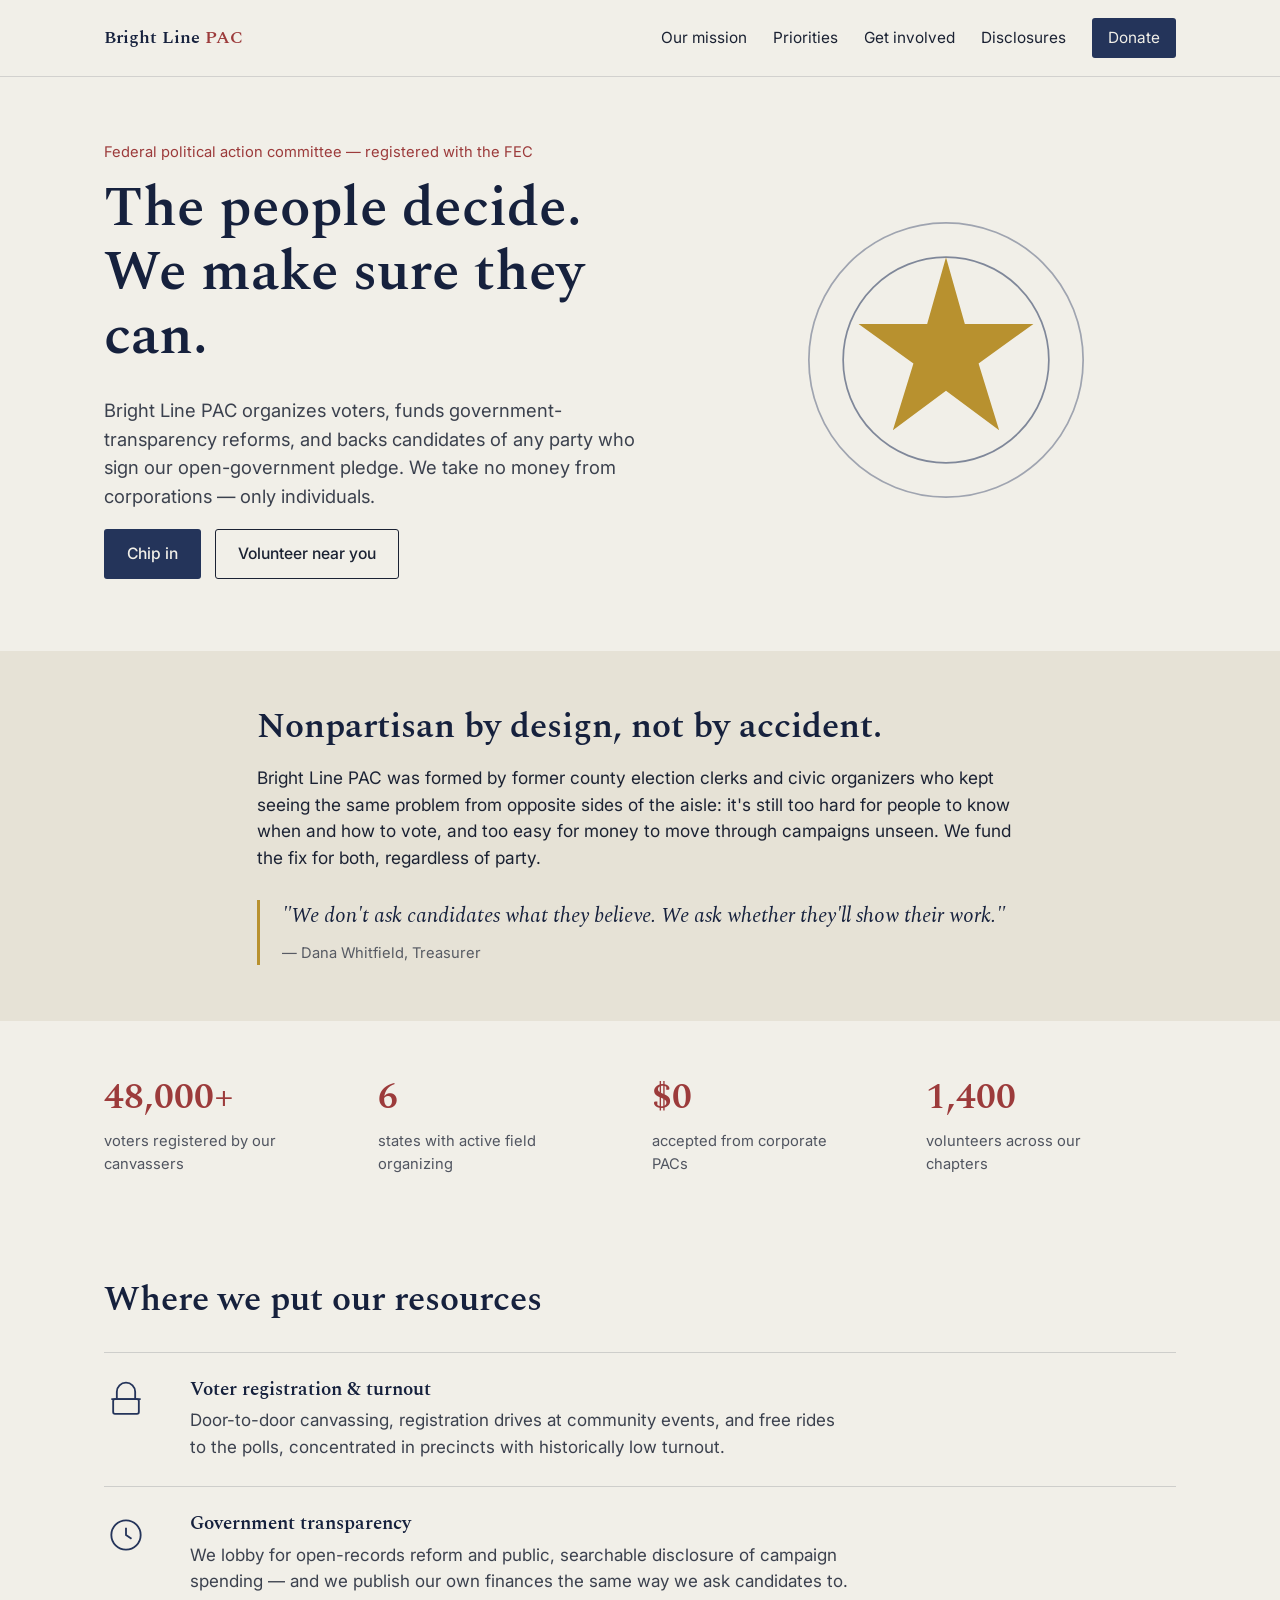
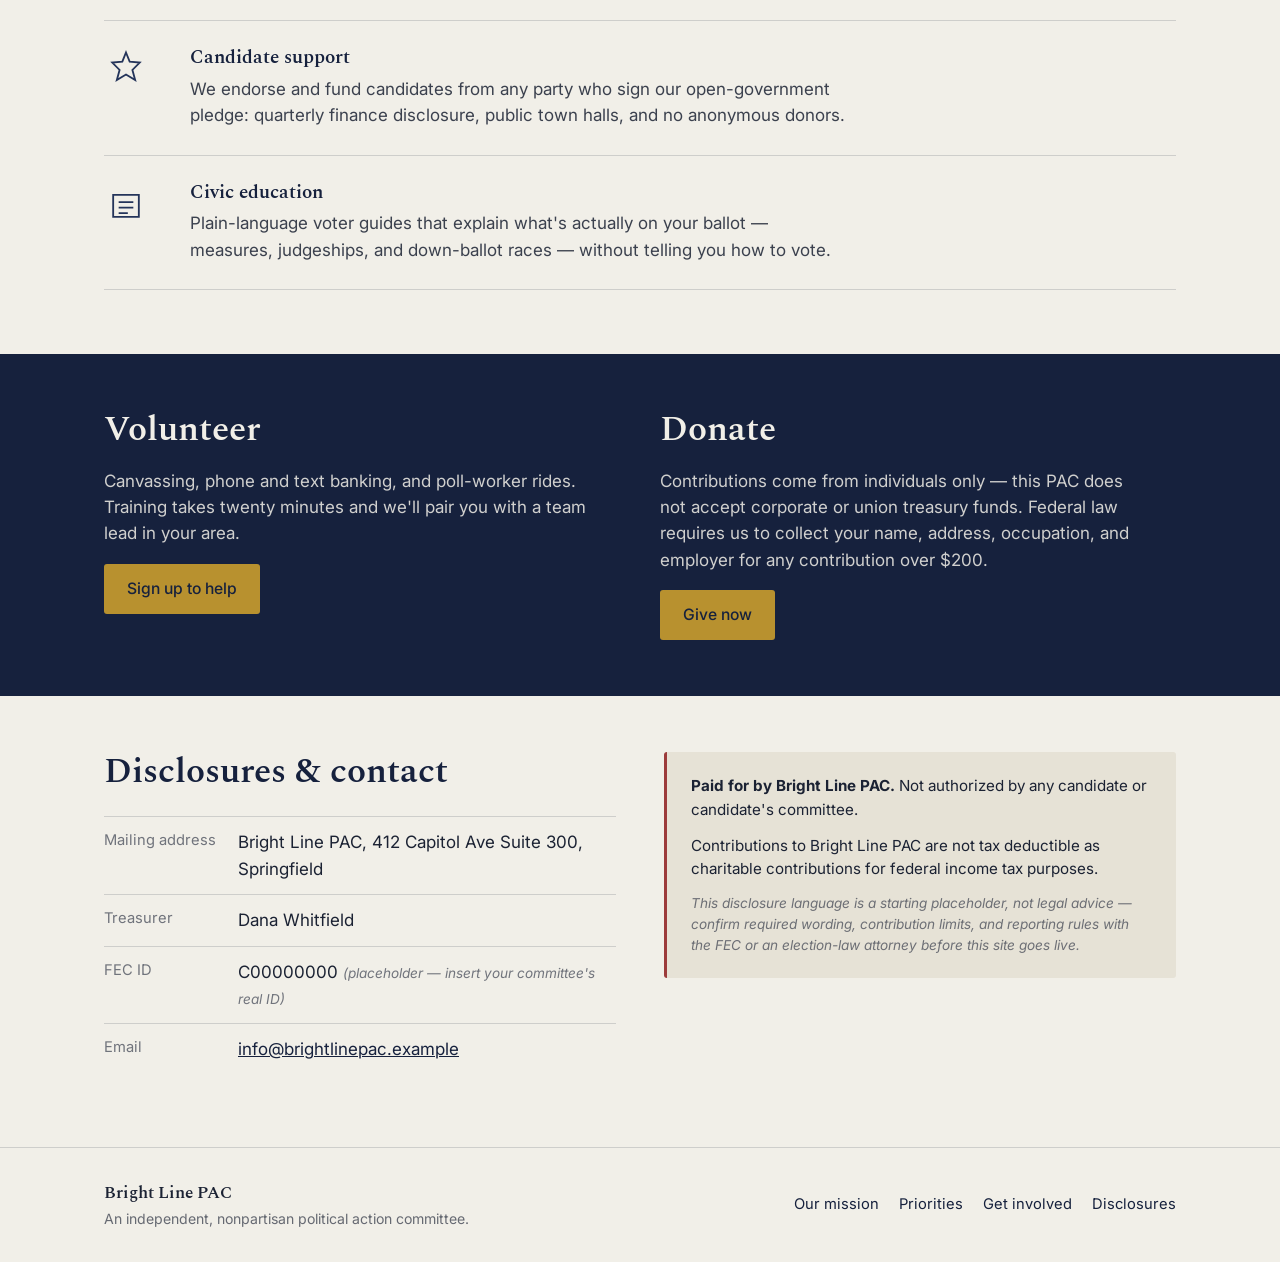
==== index.html @ df903590 "Add files via upload" ====
<!DOCTYPE html>
<html lang="en">
<head>
<meta charset="UTF-8">
<meta name="viewport" content="width=device-width, initial-scale=1.0">
<title>Bright Line PAC</title>
<meta name="description" content="Bright Line PAC — an independent political action committee organizing voters and funding transparency reform, nationwide.">
<link rel="preconnect" href="https://fonts.googleapis.com">
<link rel="preconnect" href="https://fonts.gstatic.com" crossorigin>
<link href="https://fonts.googleapis.com/css2?family=Spectral:wght@500;600;700&family=Inter:wght@400;500;600&display=swap" rel="stylesheet">
<link rel="stylesheet" href="styles.css">
</head>
<body>

<a class="skip-link" href="#main">Skip to content</a>

<header class="site-header">
  <div class="wrap header-inner">
    <a class="wordmark" href="#top">Bright Line <span>PAC</span></a>
    <button class="nav-toggle" id="navToggle" aria-expanded="false" aria-controls="primaryNav">
      <span></span><span></span><span></span>
      <span class="visually-hidden">Menu</span>
    </button>
    <nav class="primary-nav" id="primaryNav">
      <a href="#mission">Our mission</a>
      <a href="#priorities">Priorities</a>
      <a href="#involved">Get involved</a>
      <a href="#compliance">Disclosures</a>
      <a class="nav-cta" href="#donate">Donate</a>
    </nav>
  </div>
</header>

<main id="main">

  <section class="hero" id="top">
    <div class="wrap hero-inner">
      <div class="hero-copy">
        <p class="kicker">Federal political action committee — registered with the FEC</p>
        <h1>The people decide. We make sure they can.</h1>
        <p class="hero-lede">Bright Line PAC organizes voters, funds government-transparency reforms, and backs candidates of any party who sign our open-government pledge. We take no money from corporations — only individuals.</p>
        <div class="hero-actions">
          <a class="btn btn-primary" href="#donate">Chip in</a>
          <a class="btn btn-ghost" href="#involved">Volunteer near you</a>
        </div>
      </div>
      <div class="hero-art" aria-hidden="true">
        <svg viewBox="0 0 420 420" xmlns="http://www.w3.org/2000/svg">
          <circle cx="210" cy="210" r="160" fill="none" stroke="var(--navy)" stroke-width="2" opacity="0.4"/>
          <circle cx="210" cy="210" r="120" fill="none" stroke="var(--navy)" stroke-width="2" opacity="0.55"/>
          <path d="M210 90 L232 168 L312 168 L248 214 L272 292 L210 246 L148 292 L172 214 L108 168 L188 168 Z" fill="var(--brass)"/>
        </svg>
      </div>
    </div>
  </section>

  <section class="about" id="mission">
    <div class="wrap about-inner">
      <h2>Nonpartisan by design, not by accident.</h2>
      <p class="lede">Bright Line PAC was formed by former county election clerks and civic organizers who kept seeing the same problem from opposite sides of the aisle: it's still too hard for people to know when and how to vote, and too easy for money to move through campaigns unseen. We fund the fix for both, regardless of party.</p>
      <blockquote>
        "We don't ask candidates what they believe. We ask whether they'll show their work."
        <cite>— Dana Whitfield, Treasurer</cite>
      </blockquote>
    </div>
  </section>

  <section class="stats">
    <div class="wrap stats-grid">
      <div class="stat">
        <span class="stat-num">48,000+</span>
        <span class="stat-label">voters registered by our canvassers</span>
      </div>
      <div class="stat">
        <span class="stat-num">6</span>
        <span class="stat-label">states with active field organizing</span>
      </div>
      <div class="stat">
        <span class="stat-num">$0</span>
        <span class="stat-label">accepted from corporate PACs</span>
      </div>
      <div class="stat">
        <span class="stat-num">1,400</span>
        <span class="stat-label">volunteers across our chapters</span>
      </div>
    </div>
  </section>

  <section class="programs" id="priorities">
    <div class="wrap">
      <h2>Where we put our resources</h2>
      <ul class="program-list">
        <li class="program">
          <div class="program-mark" aria-hidden="true">
            <svg viewBox="0 0 48 48"><path d="M8 22h32M14 22V14a10 10 0 0 1 20 0v8" fill="none" stroke="currentColor" stroke-width="2"/><rect x="10" y="22" width="28" height="16" rx="2" fill="none" stroke="currentColor" stroke-width="2"/></svg>
          </div>
          <div class="program-copy">
            <h3>Voter registration &amp; turnout</h3>
            <p>Door-to-door canvassing, registration drives at community events, and free rides to the polls, concentrated in precincts with historically low turnout.</p>
          </div>
        </li>
        <li class="program">
          <div class="program-mark" aria-hidden="true">
            <svg viewBox="0 0 48 48"><circle cx="24" cy="24" r="16" fill="none" stroke="currentColor" stroke-width="2"/><path d="M24 16v8l6 4" fill="none" stroke="currentColor" stroke-width="2"/></svg>
          </div>
          <div class="program-copy">
            <h3>Government transparency</h3>
            <p>We lobby for open-records reform and public, searchable disclosure of campaign spending — and we publish our own finances the same way we ask candidates to.</p>
          </div>
        </li>
        <li class="program">
          <div class="program-mark" aria-hidden="true">
            <svg viewBox="0 0 48 48"><path d="M24 6l4 10 11 1-8 8 3 11-10-6-10 6 3-11-8-8 11-1z" fill="none" stroke="currentColor" stroke-width="2"/></svg>
          </div>
          <div class="program-copy">
            <h3>Candidate support</h3>
            <p>We endorse and fund candidates from any party who sign our open-government pledge: quarterly finance disclosure, public town halls, and no anonymous donors.</p>
          </div>
        </li>
        <li class="program">
          <div class="program-mark" aria-hidden="true">
            <svg viewBox="0 0 48 48"><path d="M10 14h28v24H10z" fill="none" stroke="currentColor" stroke-width="2"/><path d="M16 22h16M16 28h16M16 34h10" stroke="currentColor" stroke-width="2"/></svg>
          </div>
          <div class="program-copy">
            <h3>Civic education</h3>
            <p>Plain-language voter guides that explain what's actually on your ballot — measures, judgeships, and down-ballot races — without telling you how to vote.</p>
          </div>
        </li>
      </ul>
    </div>
  </section>

  <section class="involved" id="involved">
    <div class="wrap involved-grid">
      <div class="involved-card">
        <h2>Volunteer</h2>
        <p>Canvassing, phone and text banking, and poll-worker rides. Training takes twenty minutes and we'll pair you with a team lead in your area.</p>
        <a class="btn btn-primary" href="mailto:volunteer@brightlinepac.example">Sign up to help</a>
      </div>
      <div class="involved-card" id="donate">
        <h2>Donate</h2>
        <p>Contributions come from individuals only — this PAC does not accept corporate or union treasury funds. Federal law requires us to collect your name, address, occupation, and employer for any contribution over $200.</p>
        <a class="btn btn-primary" href="#compliance">Give now</a>
      </div>
    </div>
  </section>

  <section class="visit" id="compliance">
    <div class="wrap visit-inner">
      <div>
        <h2>Disclosures &amp; contact</h2>
        <dl class="visit-details">
          <div>
            <dt>Mailing address</dt>
            <dd>Bright Line PAC, 412 Capitol Ave Suite 300, Springfield</dd>
          </div>
          <div>
            <dt>Treasurer</dt>
            <dd>Dana Whitfield</dd>
          </div>
          <div>
            <dt>FEC ID</dt>
            <dd>C00000000 <span class="placeholder-note">(placeholder — insert your committee's real ID)</span></dd>
          </div>
          <div>
            <dt>Email</dt>
            <dd><a href="mailto:info@brightlinepac.example">info@brightlinepac.example</a></dd>
          </div>
        </dl>
      </div>
      <div class="compliance-box">
        <p><strong>Paid for by Bright Line PAC.</strong> Not authorized by any candidate or candidate's committee.</p>
        <p>Contributions to Bright Line PAC are not tax deductible as charitable contributions for federal income tax purposes.</p>
        <p class="placeholder-note">This disclosure language is a starting placeholder, not legal advice — confirm required wording, contribution limits, and reporting rules with the FEC or an election-law attorney before this site goes live.</p>
      </div>
    </div>
  </section>

</main>

<footer class="site-footer">
  <div class="wrap footer-inner">
    <div>
      <p class="footer-name">Bright Line PAC</p>
      <p class="footer-tag">An independent, nonpartisan political action committee.</p>
    </div>
    <nav class="footer-nav">
      <a href="#mission">Our mission</a>
      <a href="#priorities">Priorities</a>
      <a href="#involved">Get involved</a>
      <a href="#compliance">Disclosures</a>
    </nav>
  </div>
</footer>

<script src="script.js"></script>
</body>
</html>
---- styles.css ----
/* ---------------------------------------------------
   Bright Line PAC — stylesheet
   Palette, type, and layout tokens are all defined
   below in :root — change these to re-theme the site.
--------------------------------------------------- */

:root{
  --paper: #F1EFE8;
  --paper-shade: #E6E2D6;
  --ink: #1B2233;
  --navy: #24345A;
  --navy-dark: #16213D;
  --crimson: #9C3B3B;
  --brass: #B8912F;

  --font-display: "Spectral", Georgia, serif;
  --font-body: "Inter", -apple-system, BlinkMacSystemFont, sans-serif;

  --wrap: 1120px;
}

*{ box-sizing: border-box; }
html{ scroll-behavior: smooth; }
@media (prefers-reduced-motion: reduce){
  html{ scroll-behavior: auto; }
  *{ animation-duration: 0.001ms !important; transition-duration: 0.001ms !important; }
}

body{
  margin: 0;
  background: var(--paper);
  color: var(--ink);
  font-family: var(--font-body);
  font-size: 17px;
  line-height: 1.55;
}

h1, h2, h3{
  font-family: var(--font-display);
  font-weight: 600;
  line-height: 1.14;
  margin: 0 0 0.5em;
  color: var(--navy-dark);
}

h1{ font-size: clamp(2.4rem, 5vw, 3.5rem); }
h2{ font-size: clamp(1.7rem, 3vw, 2.2rem); }
h3{ font-size: 1.2rem; margin-bottom: 0.35em; }

p{ margin: 0 0 1em; }
a{ color: var(--navy-dark); }

.wrap{
  max-width: var(--wrap);
  margin: 0 auto;
  padding: 0 24px;
}

.visually-hidden{
  position: absolute;
  width: 1px; height: 1px;
  overflow: hidden;
  clip: rect(0 0 0 0);
}

.skip-link{
  position: absolute;
  left: -999px;
  top: 0;
  background: var(--navy-dark);
  color: var(--paper);
  padding: 10px 16px;
  z-index: 100;
}
.skip-link:focus{ left: 12px; top: 12px; }

a:focus-visible,
button:focus-visible{
  outline: 3px solid var(--brass);
  outline-offset: 2px;
}

/* ---------- header ---------- */

.site-header{
  border-bottom: 1px solid rgba(27,34,51,0.14);
  background: var(--paper);
  position: sticky;
  top: 0;
  z-index: 20;
}

.header-inner{
  display: flex;
  align-items: center;
  justify-content: space-between;
  padding-top: 18px;
  padding-bottom: 18px;
}

.wordmark{
  font-family: var(--font-display);
  font-weight: 600;
  font-size: 1.15rem;
  text-decoration: none;
  color: var(--navy-dark);
}
.wordmark span{ color: var(--crimson); }

.primary-nav{
  display: flex;
  align-items: center;
  gap: 26px;
}

.primary-nav a{
  text-decoration: none;
  font-size: 0.96rem;
  color: var(--ink);
}
.primary-nav a:hover{ color: var(--navy-dark); }

.nav-cta{
  background: var(--navy);
  color: var(--paper) !important;
  padding: 8px 16px;
  border-radius: 3px;
}
.nav-cta:hover{ background: var(--navy-dark); }

.nav-toggle{
  display: none;
  flex-direction: column;
  gap: 5px;
  background: none;
  border: none;
  padding: 8px;
  cursor: pointer;
}
.nav-toggle span{
  width: 22px;
  height: 2px;
  background: var(--ink);
  display: block;
}

/* ---------- hero ---------- */

.hero{ padding: 64px 0 72px; }

.hero-inner{
  display: grid;
  grid-template-columns: 1.1fr 0.9fr;
  gap: 48px;
  align-items: center;
}

.kicker{
  font-size: 0.92rem;
  color: var(--crimson);
  margin-bottom: 0.9em;
}

.hero-lede{
  font-size: 1.15rem;
  max-width: 48ch;
  color: rgba(27,34,51,0.85);
}

.hero-actions{
  display: flex;
  gap: 14px;
  flex-wrap: wrap;
  margin-top: 8px;
}

.btn{
  display: inline-block;
  text-decoration: none;
  font-family: var(--font-body);
  font-weight: 500;
  font-size: 0.98rem;
  padding: 12px 22px;
  border-radius: 3px;
  border: 1.5px solid transparent;
  transition: background-color 0.15s ease, color 0.15s ease, border-color 0.15s ease;
}

.btn-primary{
  background: var(--navy);
  color: var(--paper);
}
.btn-primary:hover{ background: var(--navy-dark); }

.btn-ghost{
  border-color: var(--ink);
  color: var(--ink);
}
.btn-ghost:hover{ background: var(--ink); color: var(--paper); }

.hero-art svg{ width: 100%; height: auto; max-width: 360px; display: block; margin: 0 auto; }

/* ---------- about ---------- */

.about{ padding: 56px 0; background: var(--paper-shade); }

.about-inner{ max-width: 74ch; }

.about .lede{ font-size: 1.08rem; }

blockquote{
  margin: 28px 0 0;
  padding-left: 22px;
  border-left: 3px solid var(--brass);
  font-family: var(--font-display);
  font-size: 1.3rem;
  font-style: italic;
  color: var(--navy-dark);
}
blockquote cite{
  display: block;
  margin-top: 10px;
  font-family: var(--font-body);
  font-style: normal;
  font-size: 0.92rem;
  color: rgba(27,34,51,0.7);
}

/* ---------- stats ---------- */

.stats{ padding: 48px 0; }

.stats-grid{
  display: grid;
  grid-template-columns: repeat(4, 1fr);
  gap: 24px;
}

.stat{ display: flex; flex-direction: column; gap: 4px; }

.stat-num{
  font-family: var(--font-display);
  font-size: 2.3rem;
  color: var(--crimson);
  font-weight: 600;
}

.stat-label{
  font-size: 0.92rem;
  color: rgba(27,34,51,0.75);
  max-width: 20ch;
}

/* ---------- priorities ---------- */

.programs{ padding: 56px 0 64px; }

.program-list{
  list-style: none;
  margin: 32px 0 0;
  padding: 0;
  display: grid;
  gap: 0;
}

.program{
  display: grid;
  grid-template-columns: 64px 1fr;
  gap: 22px;
  padding: 26px 0;
  border-top: 1px solid rgba(27,34,51,0.16);
}
.program:last-child{ border-bottom: 1px solid rgba(27,34,51,0.16); }

.program-mark{ color: var(--navy); }
.program-mark svg{ width: 44px; height: 44px; }

.program-copy p{ margin-bottom: 0; max-width: 60ch; color: rgba(27,34,51,0.85); }

/* ---------- get involved ---------- */

.involved{ padding: 56px 0; background: var(--navy-dark); color: var(--paper); }

.involved h2{ color: var(--paper); }

.involved-grid{
  display: grid;
  grid-template-columns: 1fr 1fr;
  gap: 40px;
}

.involved-card p{ color: rgba(241,239,232,0.85); max-width: 44ch; }

.involved .btn-primary{ background: var(--brass); color: var(--navy-dark); }
.involved .btn-primary:hover{ background: #cba43c; }

/* ---------- compliance / contact ---------- */

.visit{ padding: 56px 0 72px; }

.visit-inner{
  display: grid;
  grid-template-columns: 1fr 1fr;
  gap: 48px;
  align-items: start;
}

.visit-details{ margin: 24px 0 0; }
.visit-details > div{
  display: flex;
  gap: 14px;
  padding: 12px 0;
  border-top: 1px solid rgba(27,34,51,0.16);
}
.visit-details dt{
  width: 120px;
  flex-shrink: 0;
  color: rgba(27,34,51,0.6);
  font-size: 0.92rem;
}
.visit-details dd{ margin: 0; }

.compliance-box{
  background: var(--paper-shade);
  border-left: 3px solid var(--crimson);
  padding: 22px 24px;
  border-radius: 3px;
  font-size: 0.95rem;
}
.compliance-box p{ margin-bottom: 0.8em; }
.compliance-box p:last-child{ margin-bottom: 0; }

.placeholder-note{
  font-size: 0.85rem;
  font-style: italic;
  color: rgba(27,34,51,0.6);
}

/* ---------- footer ---------- */

.site-footer{
  border-top: 1px solid rgba(27,34,51,0.16);
  padding: 32px 0;
}

.footer-inner{
  display: flex;
  justify-content: space-between;
  align-items: center;
  flex-wrap: wrap;
  gap: 16px;
}

.footer-name{ font-family: var(--font-display); font-weight: 600; margin: 0; }
.footer-tag{ margin: 2px 0 0; font-size: 0.88rem; color: rgba(27,34,51,0.65); }

.footer-nav{ display: flex; gap: 20px; }
.footer-nav a{ text-decoration: none; font-size: 0.92rem; }

/* ---------- responsive ---------- */

@media (max-width: 860px){
  .hero-inner{ grid-template-columns: 1fr; }
  .hero-art{ order: -1; max-width: 240px; margin: 0 auto; }
  .involved-grid{ grid-template-columns: 1fr; }
  .visit-inner{ grid-template-columns: 1fr; }
  .stats-grid{ grid-template-columns: repeat(2, 1fr); }
}

@media (max-width: 680px){
  .nav-toggle{ display: flex; }
  .primary-nav{
    display: none;
    position: absolute;
    top: 100%;
    left: 0;
    right: 0;
    background: var(--paper);
    flex-direction: column;
    align-items: flex-start;
    gap: 0;
    border-bottom: 1px solid rgba(27,34,51,0.14);
  }
  .primary-nav.open{ display: flex; }
  .primary-nav a{
    width: 100%;
    padding: 14px 24px;
    border-top: 1px solid rgba(27,34,51,0.1);
  }
  .nav-cta{ margin: 12px 24px; }
  .program{ grid-template-columns: 1fr; }
}
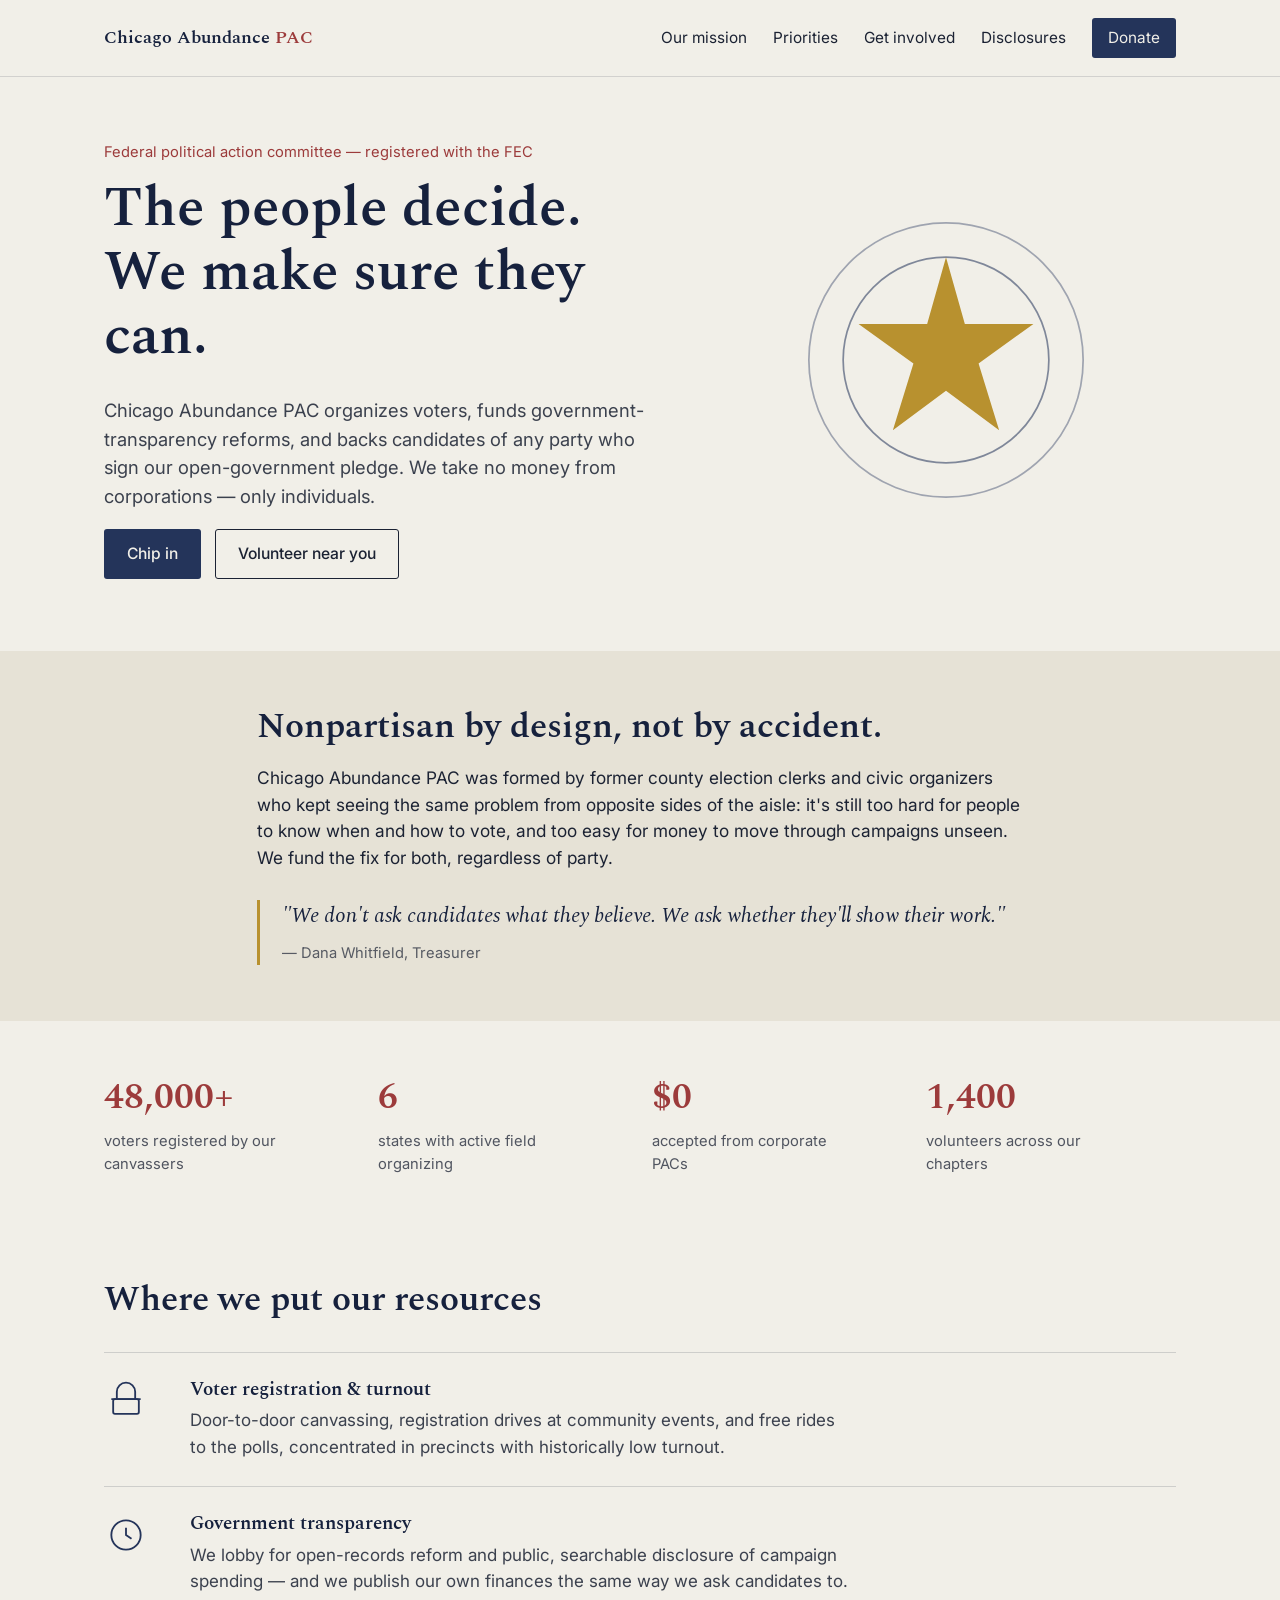
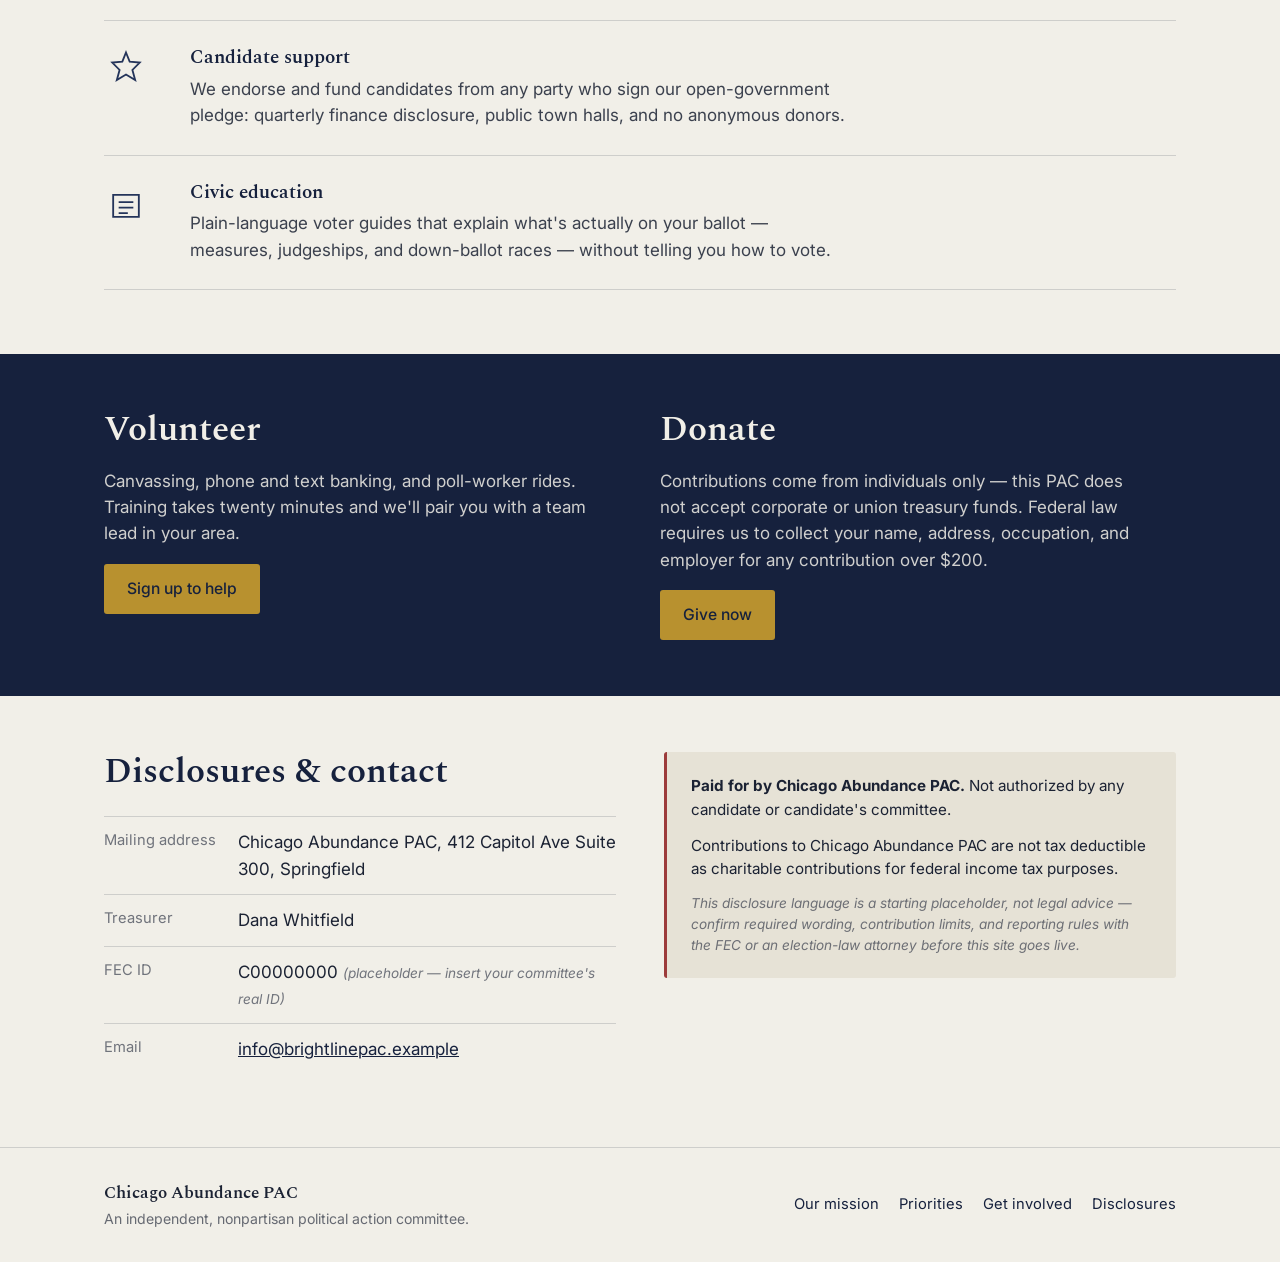
==== commit aba936a8: "Rename Bright Line PAC to Chicago Abundance PAC, remove wrangler config Site now runs on GitHub Page" ====
--- a/index.html
+++ b/index.html
@@ -3,8 +3,8 @@
 <head>
 <meta charset="UTF-8">
 <meta name="viewport" content="width=device-width, initial-scale=1.0">
-<title>Bright Line PAC</title>
-<meta name="description" content="Bright Line PAC — an independent political action committee organizing voters and funding transparency reform, nationwide.">
+<title>Chicago Abundance PAC</title>
+<meta name="description" content="Chicago Abundance PAC — an independent political action committee organizing voters and funding transparency reform, nationwide.">
 <link rel="preconnect" href="https://fonts.googleapis.com">
 <link rel="preconnect" href="https://fonts.gstatic.com" crossorigin>
 <link href="https://fonts.googleapis.com/css2?family=Spectral:wght@500;600;700&family=Inter:wght@400;500;600&display=swap" rel="stylesheet">
@@ -16,7 +16,7 @@
 
 <header class="site-header">
   <div class="wrap header-inner">
-    <a class="wordmark" href="#top">Bright Line <span>PAC</span></a>
+    <a class="wordmark" href="#top">Chicago Abundance <span>PAC</span></a>
     <button class="nav-toggle" id="navToggle" aria-expanded="false" aria-controls="primaryNav">
       <span></span><span></span><span></span>
       <span class="visually-hidden">Menu</span>
@@ -38,7 +38,7 @@
       <div class="hero-copy">
         <p class="kicker">Federal political action committee — registered with the FEC</p>
         <h1>The people decide. We make sure they can.</h1>
-        <p class="hero-lede">Bright Line PAC organizes voters, funds government-transparency reforms, and backs candidates of any party who sign our open-government pledge. We take no money from corporations — only individuals.</p>
+        <p class="hero-lede">Chicago Abundance PAC organizes voters, funds government-transparency reforms, and backs candidates of any party who sign our open-government pledge. We take no money from corporations — only individuals.</p>
         <div class="hero-actions">
           <a class="btn btn-primary" href="#donate">Chip in</a>
           <a class="btn btn-ghost" href="#involved">Volunteer near you</a>
@@ -57,7 +57,7 @@
   <section class="about" id="mission">
     <div class="wrap about-inner">
       <h2>Nonpartisan by design, not by accident.</h2>
-      <p class="lede">Bright Line PAC was formed by former county election clerks and civic organizers who kept seeing the same problem from opposite sides of the aisle: it's still too hard for people to know when and how to vote, and too easy for money to move through campaigns unseen. We fund the fix for both, regardless of party.</p>
+      <p class="lede">Chicago Abundance PAC was formed by former county election clerks and civic organizers who kept seeing the same problem from opposite sides of the aisle: it's still too hard for people to know when and how to vote, and too easy for money to move through campaigns unseen. We fund the fix for both, regardless of party.</p>
       <blockquote>
         "We don't ask candidates what they believe. We ask whether they'll show their work."
         <cite>— Dana Whitfield, Treasurer</cite>
@@ -152,7 +152,7 @@
         <dl class="visit-details">
           <div>
             <dt>Mailing address</dt>
-            <dd>Bright Line PAC, 412 Capitol Ave Suite 300, Springfield</dd>
+            <dd>Chicago Abundance PAC, 412 Capitol Ave Suite 300, Springfield</dd>
           </div>
           <div>
             <dt>Treasurer</dt>
@@ -169,8 +169,8 @@
         </dl>
       </div>
       <div class="compliance-box">
-        <p><strong>Paid for by Bright Line PAC.</strong> Not authorized by any candidate or candidate's committee.</p>
-        <p>Contributions to Bright Line PAC are not tax deductible as charitable contributions for federal income tax purposes.</p>
+        <p><strong>Paid for by Chicago Abundance PAC.</strong> Not authorized by any candidate or candidate's committee.</p>
+        <p>Contributions to Chicago Abundance PAC are not tax deductible as charitable contributions for federal income tax purposes.</p>
         <p class="placeholder-note">This disclosure language is a starting placeholder, not legal advice — confirm required wording, contribution limits, and reporting rules with the FEC or an election-law attorney before this site goes live.</p>
       </div>
     </div>
@@ -181,7 +181,7 @@
 <footer class="site-footer">
   <div class="wrap footer-inner">
     <div>
-      <p class="footer-name">Bright Line PAC</p>
+      <p class="footer-name">Chicago Abundance PAC</p>
       <p class="footer-tag">An independent, nonpartisan political action committee.</p>
     </div>
     <nav class="footer-nav">
--- a/styles.css
+++ b/styles.css
@@ -1,5 +1,5 @@
 /* ---------------------------------------------------
-   Bright Line PAC — stylesheet
+   Chicago Abundance PAC — stylesheet
    Palette, type, and layout tokens are all defined
    below in :root — change these to re-theme the site.
 --------------------------------------------------- */
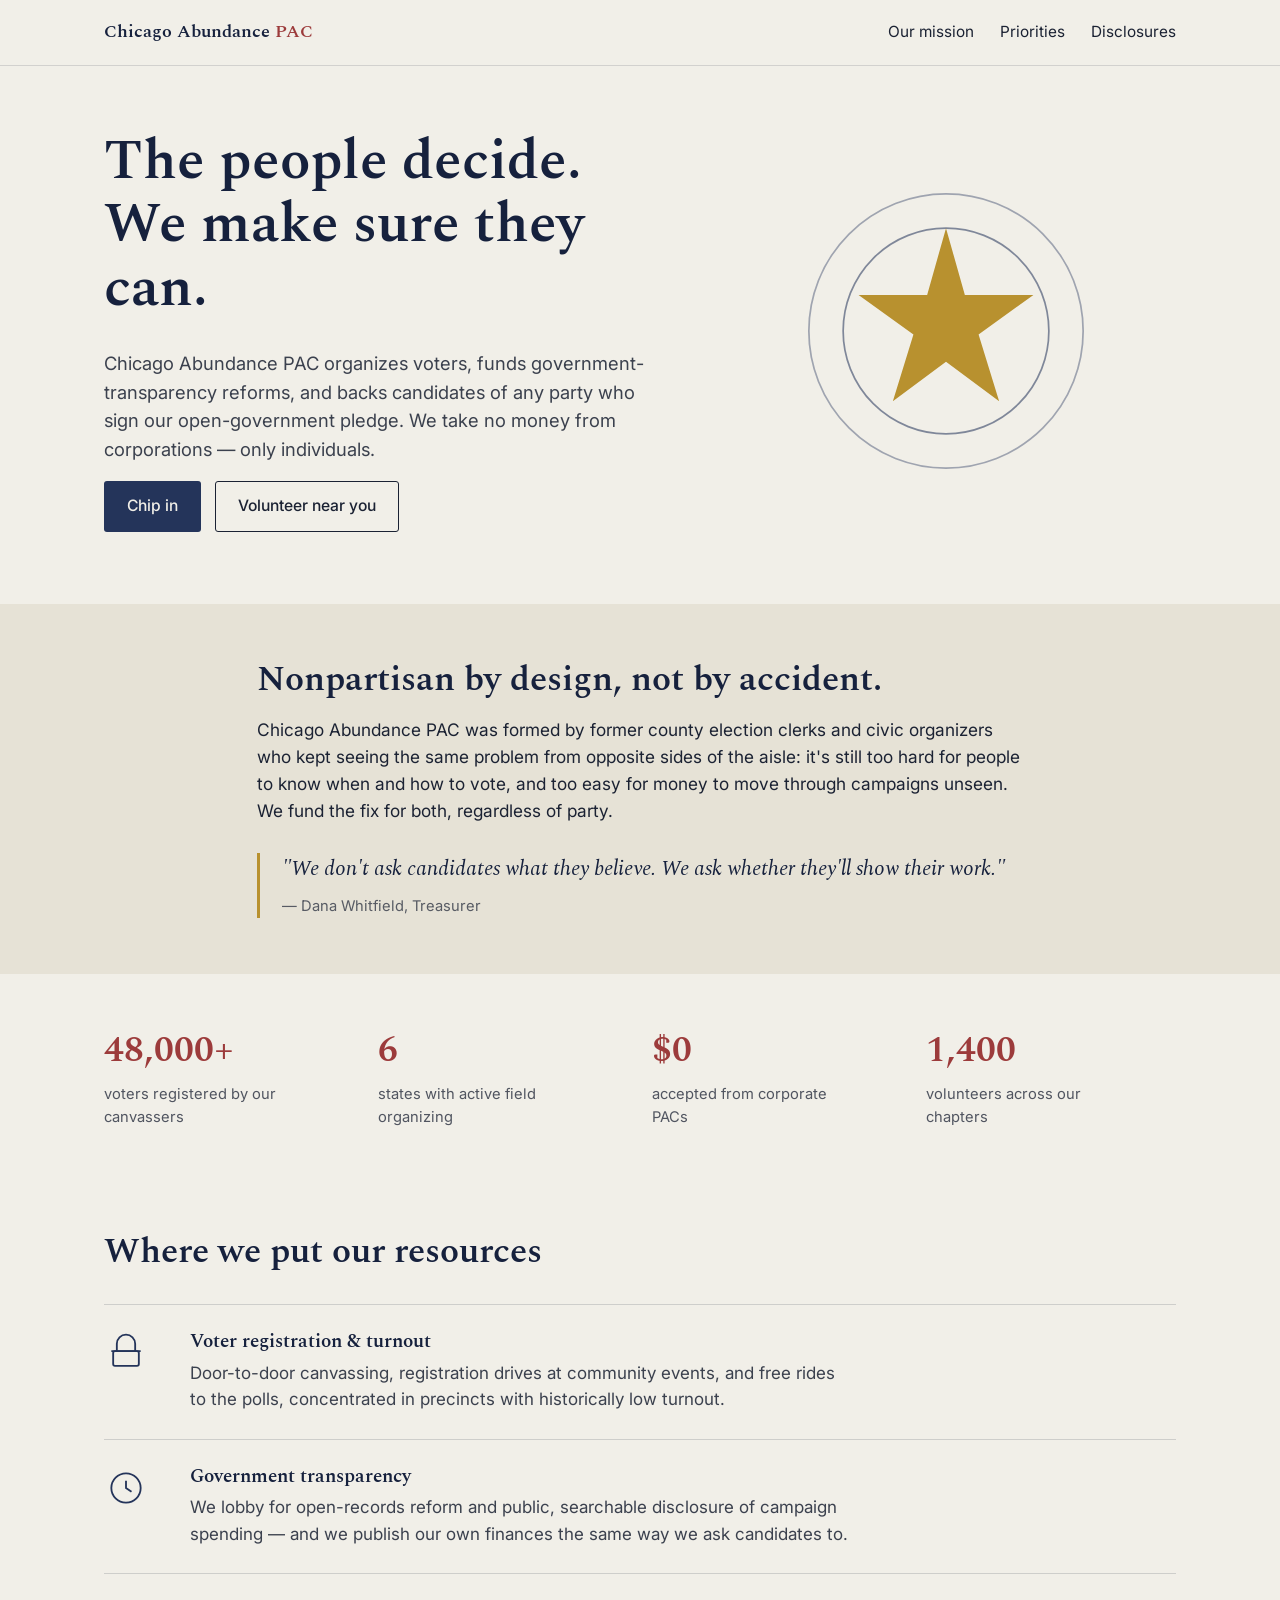
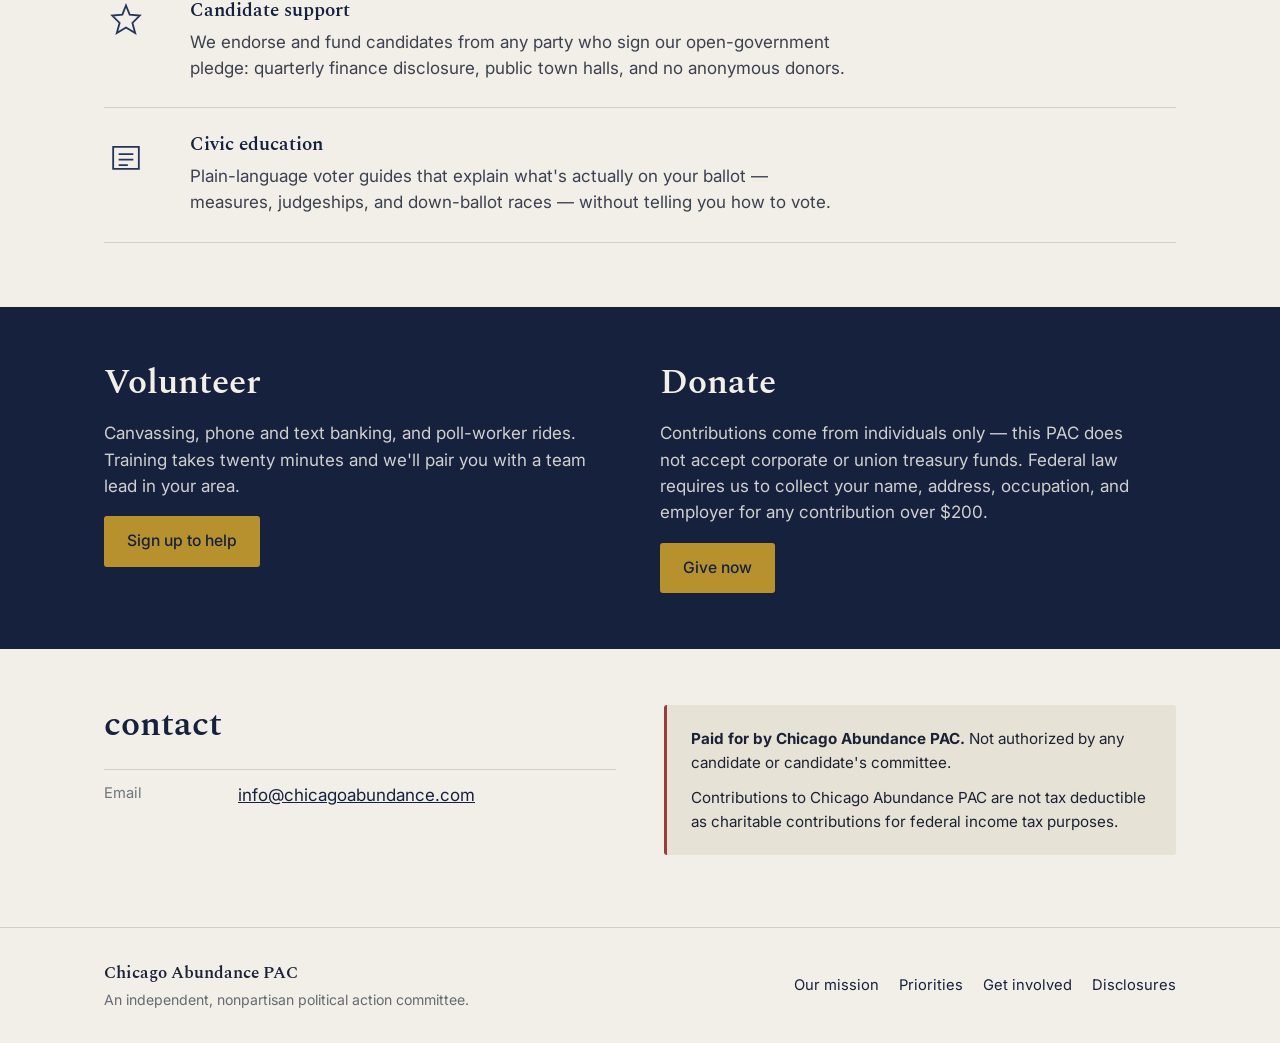
==== commit c8e7fbbe: "Trim nav/hero, simplify contact section, update email to chicagoabundance.com Co-Authored-By: Claude" ====
--- a/index.html
+++ b/index.html
@@ -24,9 +24,7 @@
     <nav class="primary-nav" id="primaryNav">
       <a href="#mission">Our mission</a>
       <a href="#priorities">Priorities</a>
-      <a href="#involved">Get involved</a>
       <a href="#compliance">Disclosures</a>
-      <a class="nav-cta" href="#donate">Donate</a>
     </nav>
   </div>
 </header>
@@ -36,7 +34,6 @@
   <section class="hero" id="top">
     <div class="wrap hero-inner">
       <div class="hero-copy">
-        <p class="kicker">Federal political action committee — registered with the FEC</p>
         <h1>The people decide. We make sure they can.</h1>
         <p class="hero-lede">Chicago Abundance PAC organizes voters, funds government-transparency reforms, and backs candidates of any party who sign our open-government pledge. We take no money from corporations — only individuals.</p>
         <div class="hero-actions">
@@ -148,30 +145,17 @@
   <section class="visit" id="compliance">
     <div class="wrap visit-inner">
       <div>
-        <h2>Disclosures &amp; contact</h2>
+        <h2>contact</h2>
         <dl class="visit-details">
           <div>
-            <dt>Mailing address</dt>
-            <dd>Chicago Abundance PAC, 412 Capitol Ave Suite 300, Springfield</dd>
-          </div>
-          <div>
-            <dt>Treasurer</dt>
-            <dd>Dana Whitfield</dd>
-          </div>
-          <div>
-            <dt>FEC ID</dt>
-            <dd>C00000000 <span class="placeholder-note">(placeholder — insert your committee's real ID)</span></dd>
-          </div>
-          <div>
             <dt>Email</dt>
-            <dd><a href="mailto:info@brightlinepac.example">info@brightlinepac.example</a></dd>
+            <dd><a href="mailto:info@chicagoabundance.com">info@chicagoabundance.com</a></dd>
           </div>
         </dl>
       </div>
       <div class="compliance-box">
         <p><strong>Paid for by Chicago Abundance PAC.</strong> Not authorized by any candidate or candidate's committee.</p>
         <p>Contributions to Chicago Abundance PAC are not tax deductible as charitable contributions for federal income tax purposes.</p>
-        <p class="placeholder-note">This disclosure language is a starting placeholder, not legal advice — confirm required wording, contribution limits, and reporting rules with the FEC or an election-law attorney before this site goes live.</p>
       </div>
     </div>
   </section>
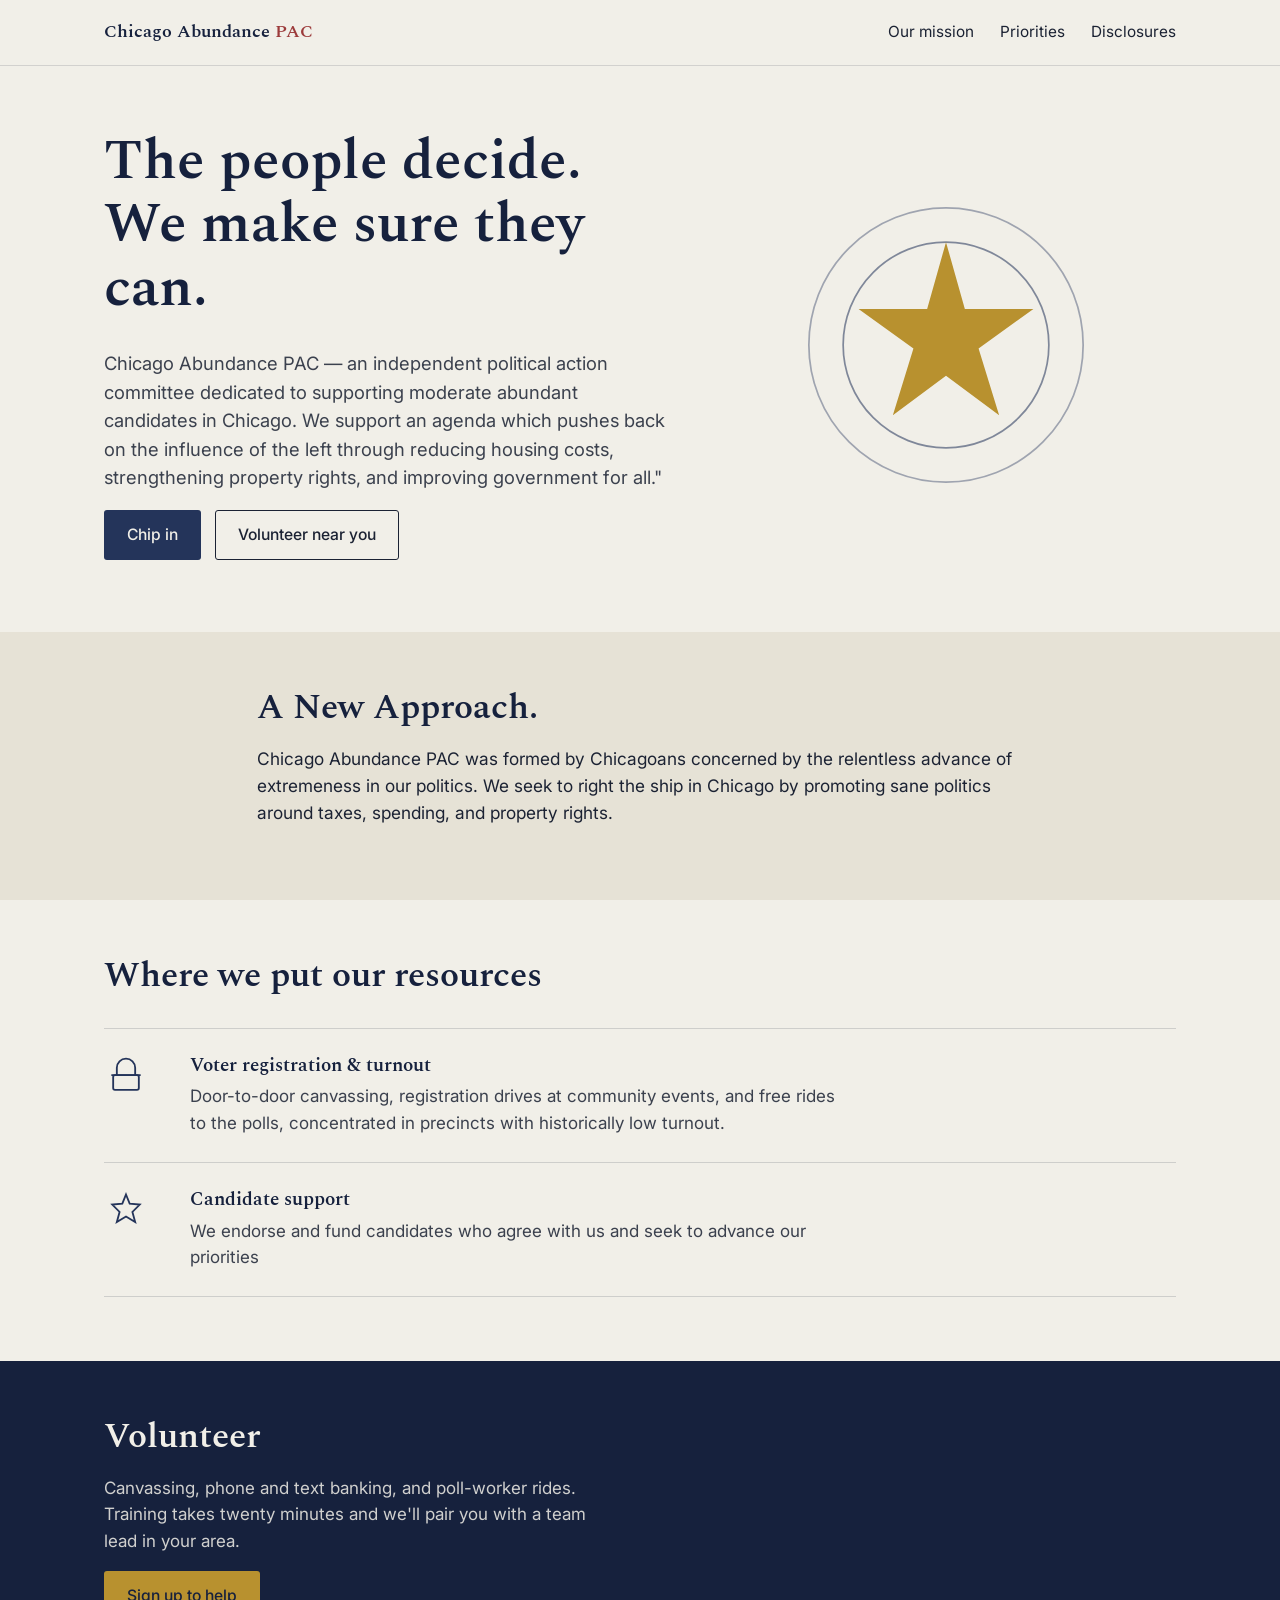
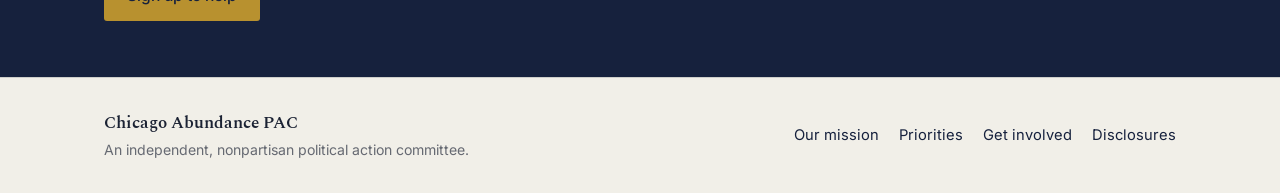
==== commit edff98b4: "Rewrite messaging around moderate/abundance platform, trim sections Co-Authored-By: Claude Sonnet 5 " ====
--- a/index.html
+++ b/index.html
@@ -4,7 +4,7 @@
 <meta charset="UTF-8">
 <meta name="viewport" content="width=device-width, initial-scale=1.0">
 <title>Chicago Abundance PAC</title>
-<meta name="description" content="Chicago Abundance PAC — an independent political action committee organizing voters and funding transparency reform, nationwide.">
+<meta name="description" content="Chicago Abundance PAC — an independent political action committee dedicated to supporting moderate abundant candidates in Chicago. We support an agenda which pushes back on the influence of the left through reducing housing costs, strengthening property rights, and improving government for all.">
 <link rel="preconnect" href="https://fonts.googleapis.com">
 <link rel="preconnect" href="https://fonts.gstatic.com" crossorigin>
 <link href="https://fonts.googleapis.com/css2?family=Spectral:wght@500;600;700&family=Inter:wght@400;500;600&display=swap" rel="stylesheet">
@@ -35,7 +35,8 @@
     <div class="wrap hero-inner">
       <div class="hero-copy">
         <h1>The people decide. We make sure they can.</h1>
-        <p class="hero-lede">Chicago Abundance PAC organizes voters, funds government-transparency reforms, and backs candidates of any party who sign our open-government pledge. We take no money from corporations — only individuals.</p>
+        <p class="hero-lede">Chicago Abundance PAC — an independent political action committee dedicated to supporting moderate abundant candidates in Chicago. We support an agenda which pushes back on the influence of the left through reducing housing costs, strengthening property rights, and improving government for all."
+		</p>
         <div class="hero-actions">
           <a class="btn btn-primary" href="#donate">Chip in</a>
           <a class="btn btn-ghost" href="#involved">Volunteer near you</a>
@@ -53,33 +54,8 @@
 
   <section class="about" id="mission">
     <div class="wrap about-inner">
-      <h2>Nonpartisan by design, not by accident.</h2>
-      <p class="lede">Chicago Abundance PAC was formed by former county election clerks and civic organizers who kept seeing the same problem from opposite sides of the aisle: it's still too hard for people to know when and how to vote, and too easy for money to move through campaigns unseen. We fund the fix for both, regardless of party.</p>
-      <blockquote>
-        "We don't ask candidates what they believe. We ask whether they'll show their work."
-        <cite>— Dana Whitfield, Treasurer</cite>
-      </blockquote>
-    </div>
-  </section>
-
-  <section class="stats">
-    <div class="wrap stats-grid">
-      <div class="stat">
-        <span class="stat-num">48,000+</span>
-        <span class="stat-label">voters registered by our canvassers</span>
-      </div>
-      <div class="stat">
-        <span class="stat-num">6</span>
-        <span class="stat-label">states with active field organizing</span>
-      </div>
-      <div class="stat">
-        <span class="stat-num">$0</span>
-        <span class="stat-label">accepted from corporate PACs</span>
-      </div>
-      <div class="stat">
-        <span class="stat-num">1,400</span>
-        <span class="stat-label">volunteers across our chapters</span>
-      </div>
+      <h2>A New Approach.</h2>
+      <p class="lede">Chicago Abundance PAC was formed by Chicagoans concerned by the relentless advance of extremeness in our politics. We seek to right the ship in Chicago by promoting sane politics around taxes, spending, and property rights. </p>
     </div>
   </section>
 
@@ -98,29 +74,11 @@
         </li>
         <li class="program">
           <div class="program-mark" aria-hidden="true">
-            <svg viewBox="0 0 48 48"><circle cx="24" cy="24" r="16" fill="none" stroke="currentColor" stroke-width="2"/><path d="M24 16v8l6 4" fill="none" stroke="currentColor" stroke-width="2"/></svg>
-          </div>
-          <div class="program-copy">
-            <h3>Government transparency</h3>
-            <p>We lobby for open-records reform and public, searchable disclosure of campaign spending — and we publish our own finances the same way we ask candidates to.</p>
-          </div>
-        </li>
-        <li class="program">
-          <div class="program-mark" aria-hidden="true">
             <svg viewBox="0 0 48 48"><path d="M24 6l4 10 11 1-8 8 3 11-10-6-10 6 3-11-8-8 11-1z" fill="none" stroke="currentColor" stroke-width="2"/></svg>
           </div>
           <div class="program-copy">
             <h3>Candidate support</h3>
-            <p>We endorse and fund candidates from any party who sign our open-government pledge: quarterly finance disclosure, public town halls, and no anonymous donors.</p>
-          </div>
-        </li>
-        <li class="program">
-          <div class="program-mark" aria-hidden="true">
-            <svg viewBox="0 0 48 48"><path d="M10 14h28v24H10z" fill="none" stroke="currentColor" stroke-width="2"/><path d="M16 22h16M16 28h16M16 34h10" stroke="currentColor" stroke-width="2"/></svg>
-          </div>
-          <div class="program-copy">
-            <h3>Civic education</h3>
-            <p>Plain-language voter guides that explain what's actually on your ballot — measures, judgeships, and down-ballot races — without telling you how to vote.</p>
+            <p>We endorse and fund candidates who agree with us and seek to advance our priorities</p>
           </div>
         </li>
       </ul>
@@ -132,33 +90,11 @@
       <div class="involved-card">
         <h2>Volunteer</h2>
         <p>Canvassing, phone and text banking, and poll-worker rides. Training takes twenty minutes and we'll pair you with a team lead in your area.</p>
-        <a class="btn btn-primary" href="mailto:volunteer@brightlinepac.example">Sign up to help</a>
-      </div>
-      <div class="involved-card" id="donate">
-        <h2>Donate</h2>
-        <p>Contributions come from individuals only — this PAC does not accept corporate or union treasury funds. Federal law requires us to collect your name, address, occupation, and employer for any contribution over $200.</p>
-        <a class="btn btn-primary" href="#compliance">Give now</a>
+        <a class="btn btn-primary" href="mailto:info@brightlinepac.example">Sign up to help</a>
       </div>
     </div>
   </section>
 
-  <section class="visit" id="compliance">
-    <div class="wrap visit-inner">
-      <div>
-        <h2>contact</h2>
-        <dl class="visit-details">
-          <div>
-            <dt>Email</dt>
-            <dd><a href="mailto:info@chicagoabundance.com">info@chicagoabundance.com</a></dd>
-          </div>
-        </dl>
-      </div>
-      <div class="compliance-box">
-        <p><strong>Paid for by Chicago Abundance PAC.</strong> Not authorized by any candidate or candidate's committee.</p>
-        <p>Contributions to Chicago Abundance PAC are not tax deductible as charitable contributions for federal income tax purposes.</p>
-      </div>
-    </div>
-  </section>
 
 </main>
 
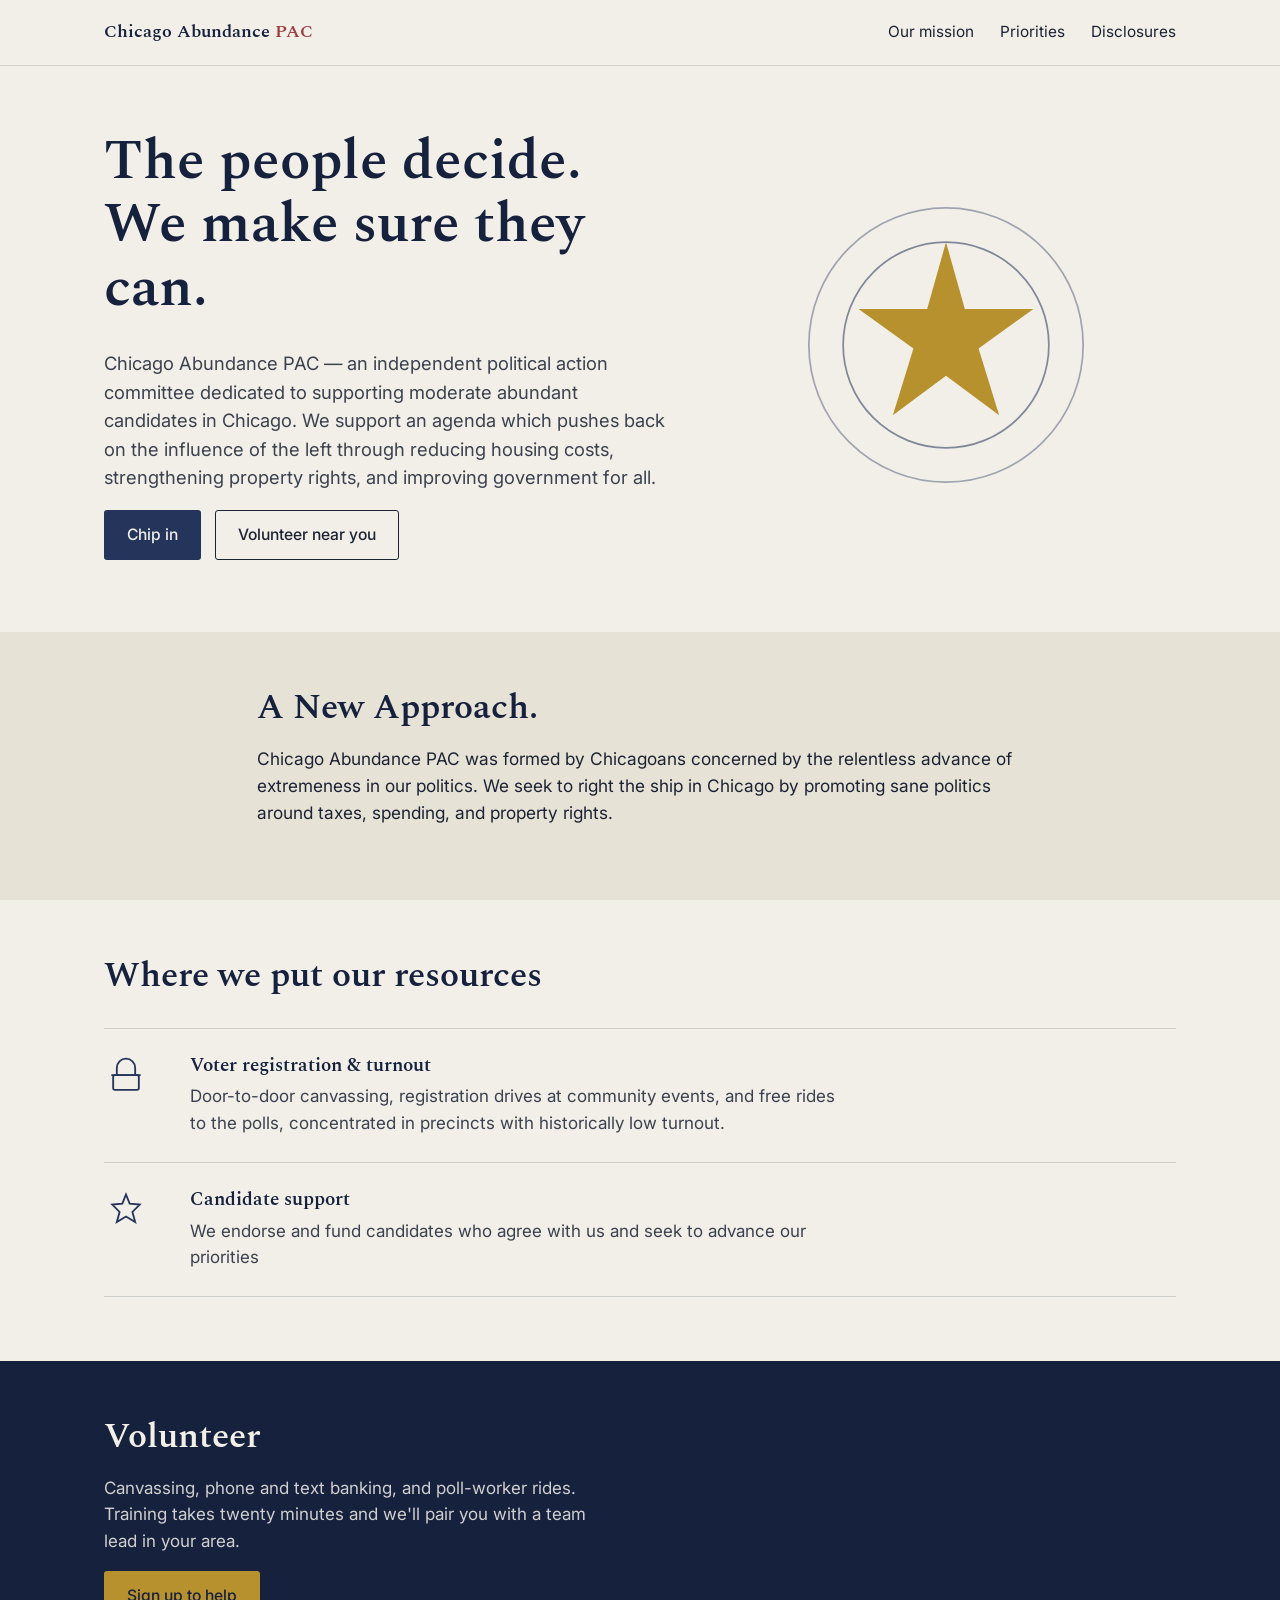
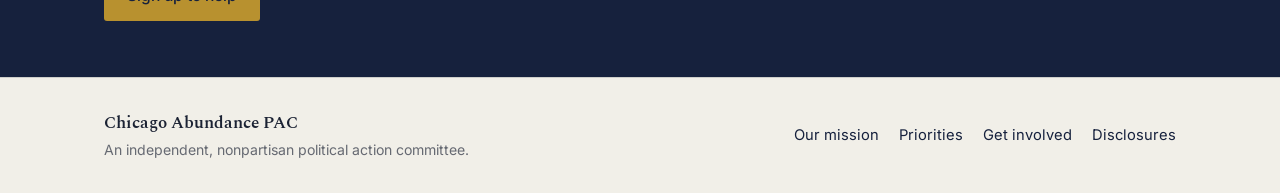
==== commit 6e0fbf48: "Fix stray quote in hero copy and stale mailto address Co-Authored-By: Claude Sonnet 5 <noreply@anthr" ====
--- a/index.html
+++ b/index.html
@@ -35,8 +35,7 @@
     <div class="wrap hero-inner">
       <div class="hero-copy">
         <h1>The people decide. We make sure they can.</h1>
-        <p class="hero-lede">Chicago Abundance PAC — an independent political action committee dedicated to supporting moderate abundant candidates in Chicago. We support an agenda which pushes back on the influence of the left through reducing housing costs, strengthening property rights, and improving government for all."
-		</p>
+        <p class="hero-lede">Chicago Abundance PAC — an independent political action committee dedicated to supporting moderate abundant candidates in Chicago. We support an agenda which pushes back on the influence of the left through reducing housing costs, strengthening property rights, and improving government for all.</p>
         <div class="hero-actions">
           <a class="btn btn-primary" href="#donate">Chip in</a>
           <a class="btn btn-ghost" href="#involved">Volunteer near you</a>
@@ -90,7 +89,7 @@
       <div class="involved-card">
         <h2>Volunteer</h2>
         <p>Canvassing, phone and text banking, and poll-worker rides. Training takes twenty minutes and we'll pair you with a team lead in your area.</p>
-        <a class="btn btn-primary" href="mailto:info@brightlinepac.example">Sign up to help</a>
+        <a class="btn btn-primary" href="mailto:info@chicagoabundance.com">Sign up to help</a>
       </div>
     </div>
   </section>
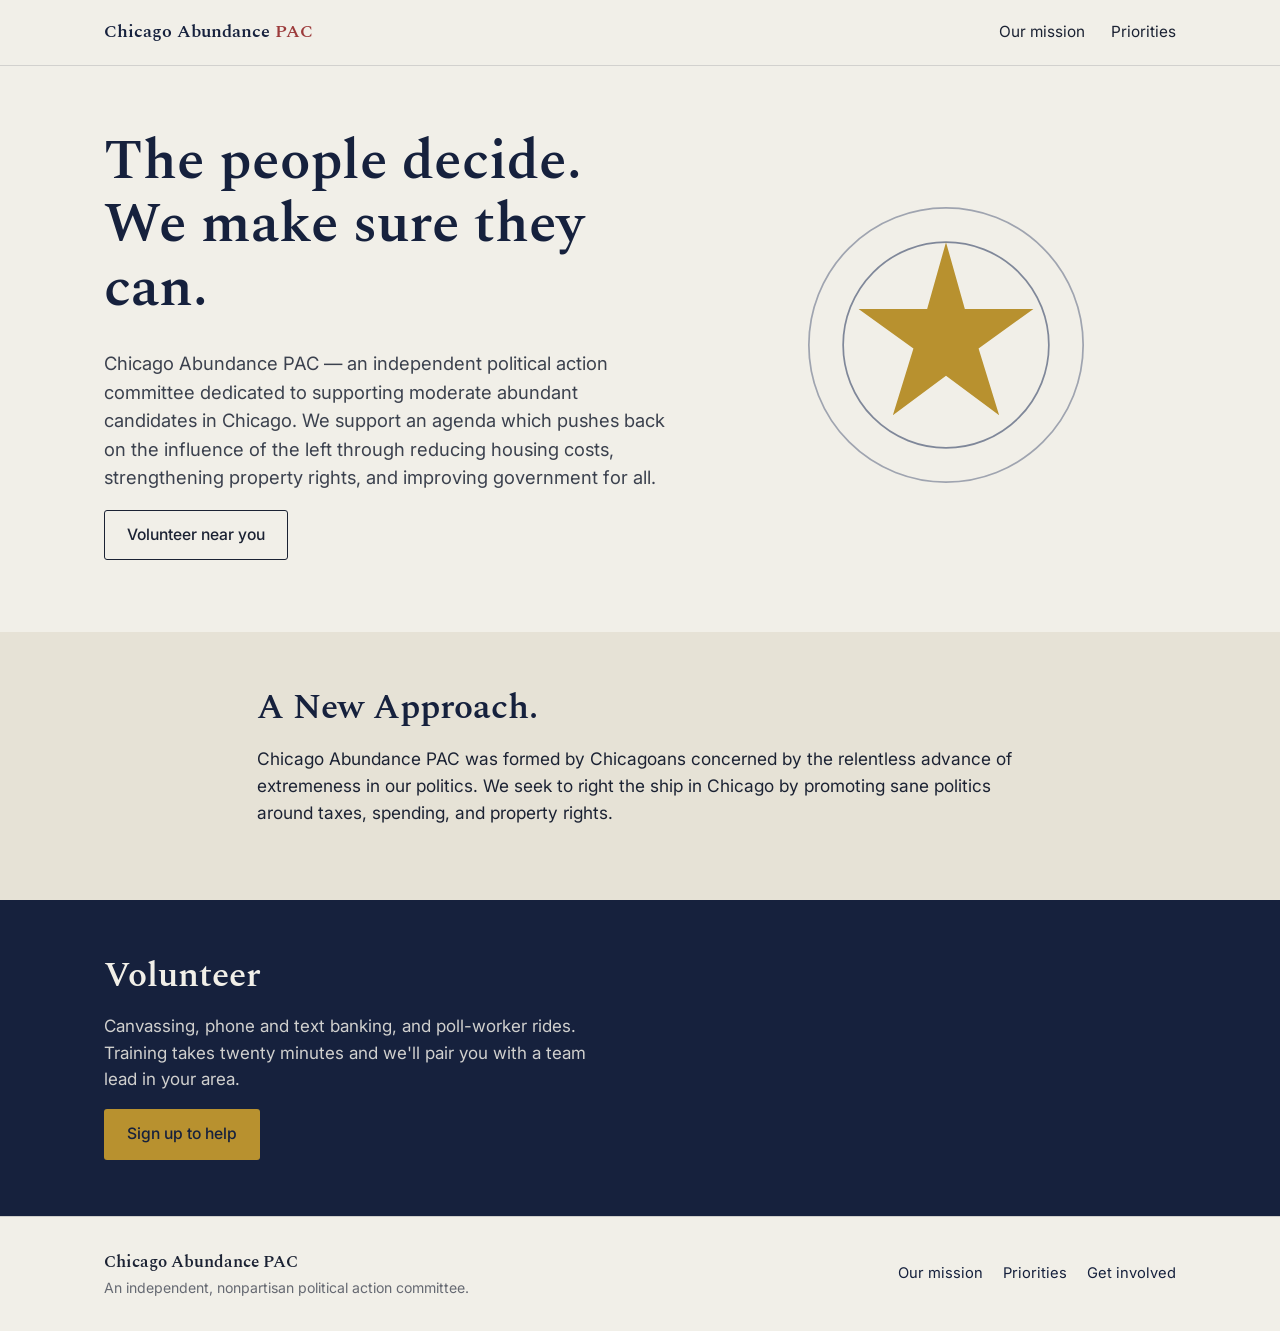
==== commit 2bf3e28b: "Add priorities page with placeholder issues, remove dead nav links Priorities nav now links to issue" ====
--- a/index.html
+++ b/index.html
@@ -23,8 +23,7 @@
     </button>
     <nav class="primary-nav" id="primaryNav">
       <a href="#mission">Our mission</a>
-      <a href="#priorities">Priorities</a>
-      <a href="#compliance">Disclosures</a>
+      <a href="issues.html">Priorities</a>
     </nav>
   </div>
 </header>
@@ -37,7 +36,6 @@
         <h1>The people decide. We make sure they can.</h1>
         <p class="hero-lede">Chicago Abundance PAC — an independent political action committee dedicated to supporting moderate abundant candidates in Chicago. We support an agenda which pushes back on the influence of the left through reducing housing costs, strengthening property rights, and improving government for all.</p>
         <div class="hero-actions">
-          <a class="btn btn-primary" href="#donate">Chip in</a>
           <a class="btn btn-ghost" href="#involved">Volunteer near you</a>
         </div>
       </div>
@@ -55,32 +53,6 @@
     <div class="wrap about-inner">
       <h2>A New Approach.</h2>
       <p class="lede">Chicago Abundance PAC was formed by Chicagoans concerned by the relentless advance of extremeness in our politics. We seek to right the ship in Chicago by promoting sane politics around taxes, spending, and property rights. </p>
-    </div>
-  </section>
-
-  <section class="programs" id="priorities">
-    <div class="wrap">
-      <h2>Where we put our resources</h2>
-      <ul class="program-list">
-        <li class="program">
-          <div class="program-mark" aria-hidden="true">
-            <svg viewBox="0 0 48 48"><path d="M8 22h32M14 22V14a10 10 0 0 1 20 0v8" fill="none" stroke="currentColor" stroke-width="2"/><rect x="10" y="22" width="28" height="16" rx="2" fill="none" stroke="currentColor" stroke-width="2"/></svg>
-          </div>
-          <div class="program-copy">
-            <h3>Voter registration &amp; turnout</h3>
-            <p>Door-to-door canvassing, registration drives at community events, and free rides to the polls, concentrated in precincts with historically low turnout.</p>
-          </div>
-        </li>
-        <li class="program">
-          <div class="program-mark" aria-hidden="true">
-            <svg viewBox="0 0 48 48"><path d="M24 6l4 10 11 1-8 8 3 11-10-6-10 6 3-11-8-8 11-1z" fill="none" stroke="currentColor" stroke-width="2"/></svg>
-          </div>
-          <div class="program-copy">
-            <h3>Candidate support</h3>
-            <p>We endorse and fund candidates who agree with us and seek to advance our priorities</p>
-          </div>
-        </li>
-      </ul>
     </div>
   </section>
 
@@ -105,9 +77,8 @@
     </div>
     <nav class="footer-nav">
       <a href="#mission">Our mission</a>
-      <a href="#priorities">Priorities</a>
+      <a href="issues.html">Priorities</a>
       <a href="#involved">Get involved</a>
-      <a href="#compliance">Disclosures</a>
     </nav>
   </div>
 </footer>
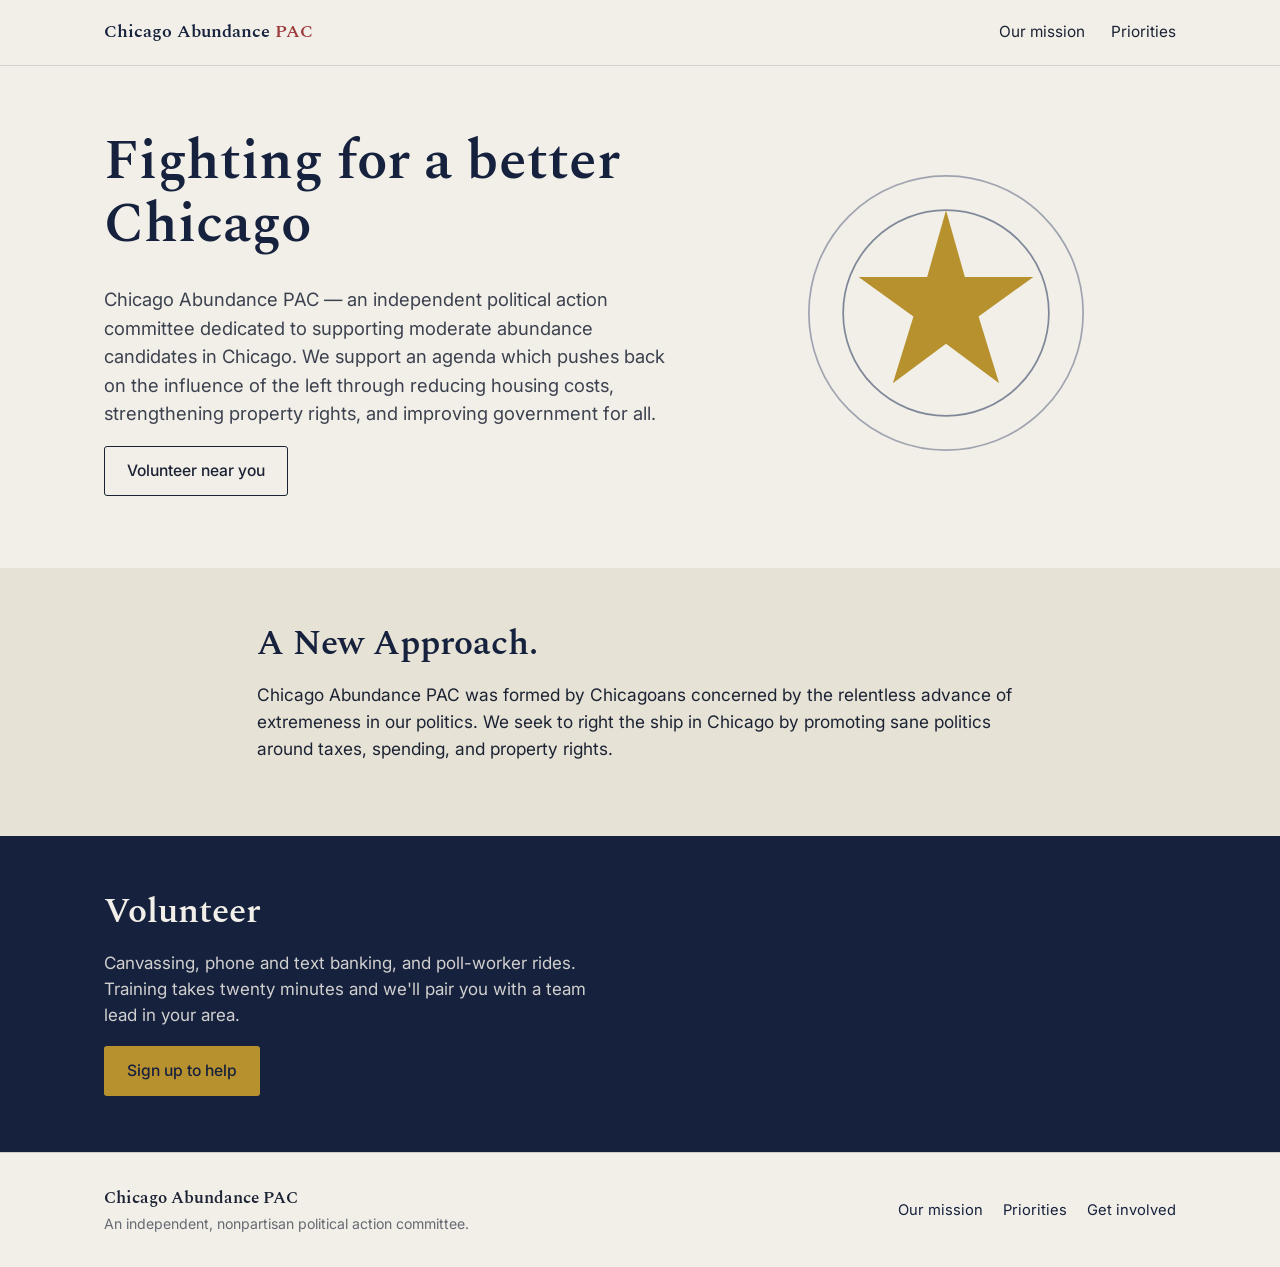
==== commit bcb536f1: "Remove Disclosures nav links and dead CSS/docs, tweak hero and issues copy Drops the Disclosures lin" ====
--- a/index.html
+++ b/index.html
@@ -33,8 +33,8 @@
   <section class="hero" id="top">
     <div class="wrap hero-inner">
       <div class="hero-copy">
-        <h1>The people decide. We make sure they can.</h1>
-        <p class="hero-lede">Chicago Abundance PAC — an independent political action committee dedicated to supporting moderate abundant candidates in Chicago. We support an agenda which pushes back on the influence of the left through reducing housing costs, strengthening property rights, and improving government for all.</p>
+        <h1> Fighting for a better Chicago</h1>
+        <p class="hero-lede">Chicago Abundance PAC — an independent political action committee dedicated to supporting moderate abundance candidates in Chicago. We support an agenda which pushes back on the influence of the left through reducing housing costs, strengthening property rights, and improving government for all.</p>
         <div class="hero-actions">
           <a class="btn btn-ghost" href="#involved">Volunteer near you</a>
         </div>
--- a/styles.css
+++ b/styles.css
@@ -294,48 +294,6 @@
 .involved .btn-primary{ background: var(--brass); color: var(--navy-dark); }
 .involved .btn-primary:hover{ background: #cba43c; }
 
-/* ---------- compliance / contact ---------- */
-
-.visit{ padding: 56px 0 72px; }
-
-.visit-inner{
-  display: grid;
-  grid-template-columns: 1fr 1fr;
-  gap: 48px;
-  align-items: start;
-}
-
-.visit-details{ margin: 24px 0 0; }
-.visit-details > div{
-  display: flex;
-  gap: 14px;
-  padding: 12px 0;
-  border-top: 1px solid rgba(27,34,51,0.16);
-}
-.visit-details dt{
-  width: 120px;
-  flex-shrink: 0;
-  color: rgba(27,34,51,0.6);
-  font-size: 0.92rem;
-}
-.visit-details dd{ margin: 0; }
-
-.compliance-box{
-  background: var(--paper-shade);
-  border-left: 3px solid var(--crimson);
-  padding: 22px 24px;
-  border-radius: 3px;
-  font-size: 0.95rem;
-}
-.compliance-box p{ margin-bottom: 0.8em; }
-.compliance-box p:last-child{ margin-bottom: 0; }
-
-.placeholder-note{
-  font-size: 0.85rem;
-  font-style: italic;
-  color: rgba(27,34,51,0.6);
-}
-
 /* ---------- footer ---------- */
 
 .site-footer{
@@ -363,7 +321,6 @@
   .hero-inner{ grid-template-columns: 1fr; }
   .hero-art{ order: -1; max-width: 240px; margin: 0 auto; }
   .involved-grid{ grid-template-columns: 1fr; }
-  .visit-inner{ grid-template-columns: 1fr; }
   .stats-grid{ grid-template-columns: repeat(2, 1fr); }
 }
 
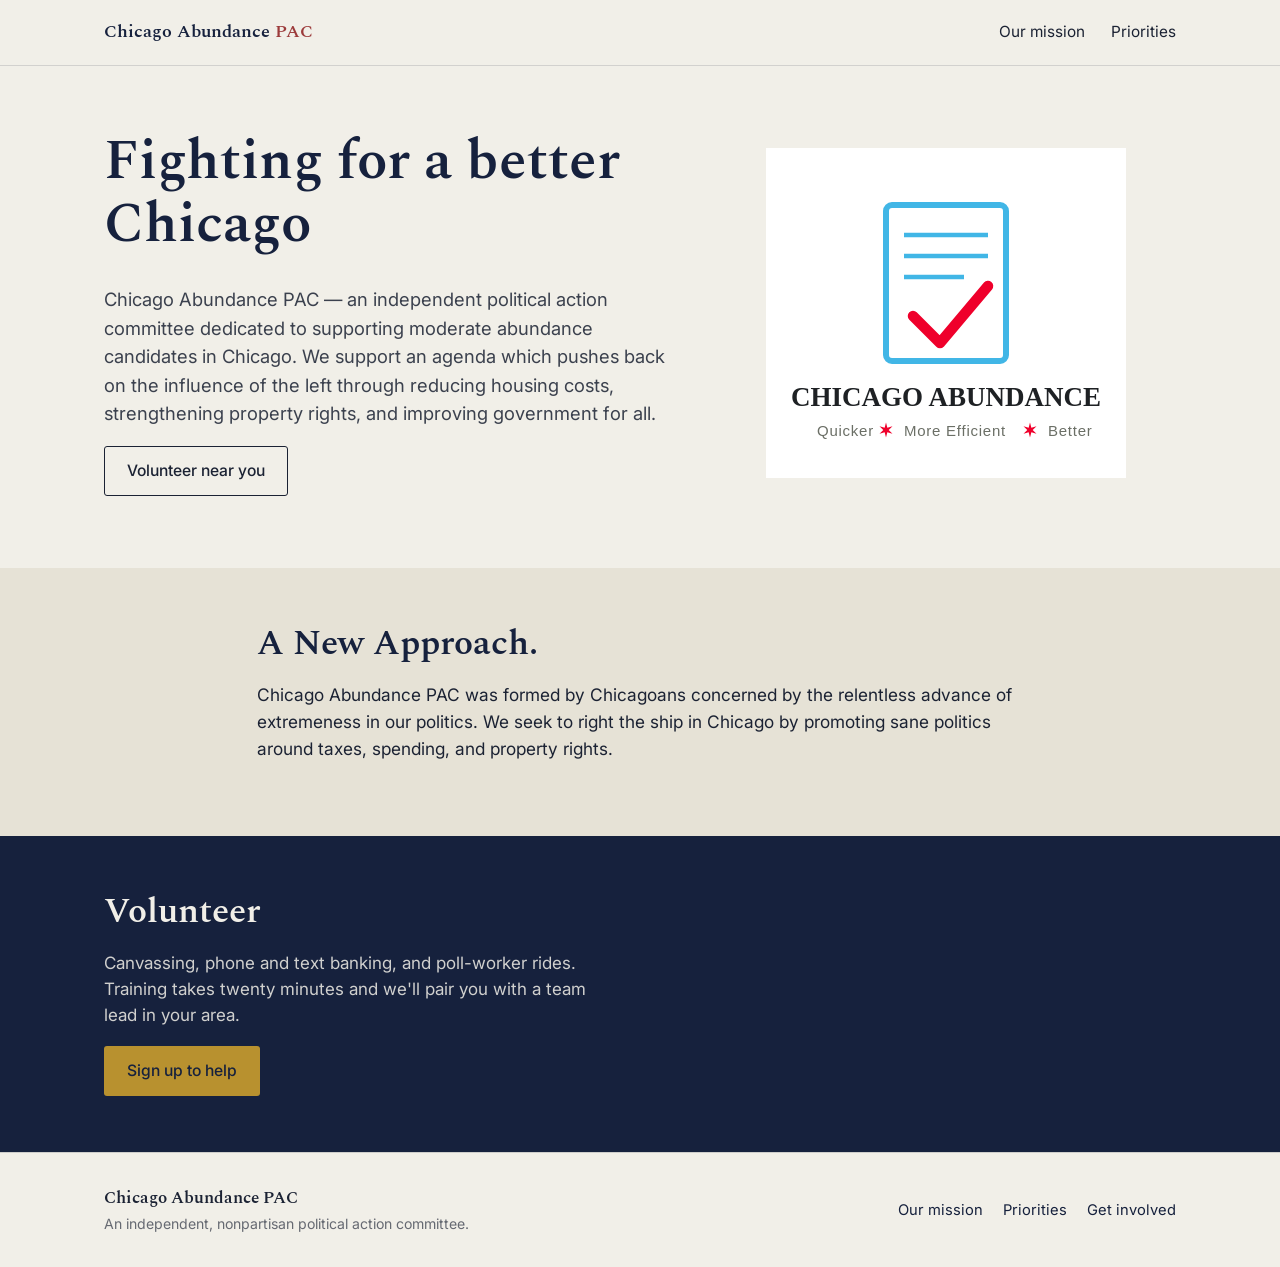
==== commit f20f1f3b: "Replace decorative hero graphic with provided logo Co-Authored-By: Claude Sonnet 5 <noreply@anthropi" ====
--- a/index.html
+++ b/index.html
@@ -39,12 +39,8 @@
           <a class="btn btn-ghost" href="#involved">Volunteer near you</a>
         </div>
       </div>
-      <div class="hero-art" aria-hidden="true">
-        <svg viewBox="0 0 420 420" xmlns="http://www.w3.org/2000/svg">
-          <circle cx="210" cy="210" r="160" fill="none" stroke="var(--navy)" stroke-width="2" opacity="0.4"/>
-          <circle cx="210" cy="210" r="120" fill="none" stroke="var(--navy)" stroke-width="2" opacity="0.55"/>
-          <path d="M210 90 L232 168 L312 168 L248 214 L272 292 L210 246 L148 292 L172 214 L108 168 L188 168 Z" fill="var(--brass)"/>
-        </svg>
+      <div class="hero-art">
+        <img src="logo.svg" alt="Chicago Abundance PAC logo">
       </div>
     </div>
   </section>
--- a/styles.css
+++ b/styles.css
@@ -198,7 +198,7 @@
 }
 .btn-ghost:hover{ background: var(--ink); color: var(--paper); }
 
-.hero-art svg{ width: 100%; height: auto; max-width: 360px; display: block; margin: 0 auto; }
+.hero-art img{ width: 100%; height: auto; max-width: 360px; display: block; margin: 0 auto; }
 
 /* ---------- about ---------- */
 
